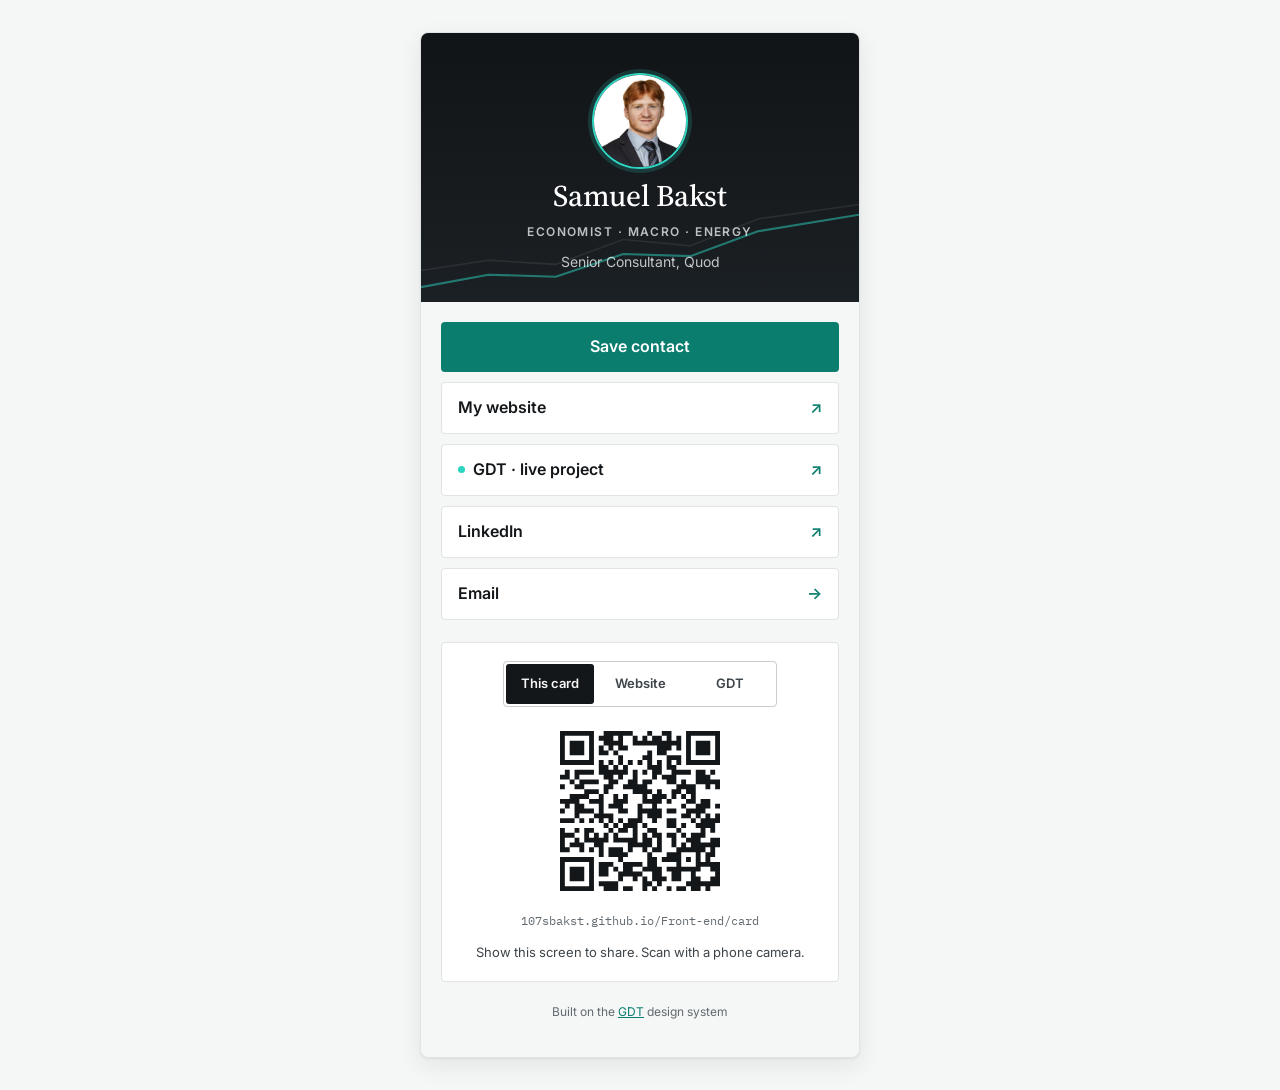
==== card/index.html @ 653a7214 "Add a digital business card page at /card A phone-first card in the GDT design: photo, name and role" ====
<!DOCTYPE html>
<html lang="en">
<head>
    <meta charset="UTF-8">
    <meta name="viewport" content="width=device-width, initial-scale=1, viewport-fit=cover">
    <title>Samuel Bakst · Digital card</title>
    <meta name="description" content="Samuel Bakst, economist. Save my contact, see my CV, or open GDT, a live economic data project.">
    <meta name="theme-color" content="#111417">
    <!-- Home Screen (iPhone: Safari › Share › Add to Home Screen) -->
    <meta name="apple-mobile-web-app-capable" content="yes">
    <meta name="mobile-web-app-capable" content="yes">
    <meta name="apple-mobile-web-app-status-bar-style" content="black-translucent">
    <meta name="apple-mobile-web-app-title" content="Samuel Bakst">
    <link rel="apple-touch-icon" href="icon-180.png">
    <link rel="icon" type="image/png" href="icon-192.png">
    <link rel="manifest" href="manifest.webmanifest">
    <link rel="preconnect" href="https://fonts.googleapis.com">
    <link rel="preconnect" href="https://fonts.gstatic.com" crossorigin>
    <link href="https://fonts.googleapis.com/css2?family=Source+Serif+4:opsz,wght@8..60,400;8..60,500;8..60,600&amp;family=Inter:wght@400;500;600;700&amp;family=IBM+Plex+Mono:wght@400;500&amp;display=swap" rel="stylesheet">
    <!-- Same tokens and theme as the main site (GDT design system) -->
    <link rel="stylesheet" href="../styles.css">
    <link rel="stylesheet" href="card.css">
    <script src="../assets/js/theme.js"></script>
</head>
<body class="card-page">
    <main class="vcard">
        <header class="vc-hero">
            <svg class="vc-lines" viewBox="0 0 390 260" preserveAspectRatio="none" aria-hidden="true">
                <polyline pathLength="1" points="0,230 60,220 120,224 180,200 240,206 300,180 390,166" stroke="rgba(255,255,255,.08)" stroke-width="1.5"/>
                <polyline pathLength="1" points="0,246 60,234 120,236 180,214 240,216 300,192 390,176" stroke="#2DD4BF" stroke-opacity=".5" stroke-width="2"/>
            </svg>
            <img class="vc-photo" src="../SB%20headshot%202023.jpg" alt="Samuel Bakst" width="96" height="96">
            <h1>Samuel Bakst</h1>
            <p class="vc-eyebrow">Economist · Macro · Energy</p>
            <p class="vc-role">Senior Consultant, Quod</p>
        </header>

        <nav class="vc-actions" aria-label="Contact and links">
            <a class="vc-save" href="samuel-bakst.vcf">Save contact</a>
            <a class="vc-link" href="../">My website <span class="vc-arrow" aria-hidden="true">↗</span></a>
            <a class="vc-link" href="https://gdtv2-eosin.vercel.app" target="_blank" rel="noopener"><span class="vc-gdt"><span class="vc-dot" aria-hidden="true"></span>GDT · live project</span><span class="vc-arrow" aria-hidden="true">↗</span></a>
            <a class="vc-link" href="https://www.linkedin.com/in/samuel-b-313450147/" target="_blank" rel="noopener">LinkedIn <span class="vc-arrow" aria-hidden="true">↗</span></a>
            <a class="vc-link" href="mailto:9l1rliv1a@mozmail.com">Email <span class="vc-arrow" aria-hidden="true">→</span></a>
            <button class="vc-link vc-share" type="button" hidden>Share this card <span class="vc-arrow" aria-hidden="true">⇪</span></button>
        </nav>

        <section class="vc-qr" aria-label="QR codes">
            <div class="vc-tabs" role="tablist" aria-label="Choose a QR code">
                <button type="button" role="tab" id="tab-card" aria-controls="qr-card" aria-selected="true">This card</button>
                <button type="button" role="tab" id="tab-site" aria-controls="qr-site" aria-selected="false" tabindex="-1">Website</button>
                <button type="button" role="tab" id="tab-gdt" aria-controls="qr-gdt" aria-selected="false" tabindex="-1">GDT</button>
            </div>
            <div class="vc-panel" id="qr-card" role="tabpanel" aria-labelledby="tab-card">
                <img src="qr-card.svg" alt="QR code that opens this digital card" width="184" height="184">
                <span class="mono">107sbakst.github.io/Front-end/card</span>
            </div>
            <div class="vc-panel" id="qr-site" role="tabpanel" aria-labelledby="tab-site" hidden>
                <img src="qr-site.svg" alt="QR code that opens Samuel Bakst's website" width="184" height="184">
                <span class="mono">107sbakst.github.io/Front-end</span>
            </div>
            <div class="vc-panel" id="qr-gdt" role="tabpanel" aria-labelledby="tab-gdt" hidden>
                <img src="qr-gdt.svg" alt="QR code that opens GDT, Global Data Technology" width="184" height="184">
                <span class="mono">gdtv2-eosin.vercel.app</span>
            </div>
            <p class="vc-hint">Show this screen to share. Scan with a phone camera.</p>
        </section>

        <p class="vc-foot">Built on the <a href="https://gdtv2-eosin.vercel.app" target="_blank" rel="noopener">GDT</a> design system</p>
    </main>
    <script src="card.js"></script>
</body>
</html>
---- styles.css ----
/* Samuel Bakst — personal site on the GDT design system (GDT plan 040).
   Light tokens are copied from GDT (GDT/api/static/theme.css :root), names and values unchanged.
   Dark is graphite (no navy), identical to GDT's dark tokens since GDT plan 041. Theme control:
   assets/js/theme.js sets data-theme on <html>; with no choice stored, the page follows the system. */

/* ── Tokens ─────────────────────────────────────────────────────────────── */
:root {
  color-scheme: light;
  --ground: #F5F6F6; --surface: #FFFFFF; --raised: #EEF0F0; --well: #EEF0F0; --sunk: #EEF0F0;
  --border: #E1E4E5; --rule: #E1E4E5; --grid: #E1E4E5; --control: #C8CDCF; --base: #C8CDCF; --control-hover: #959DA1;
  --text: #14171A; --soft: #3D4449; --muted: #626A70;
  --accent: #0B7D6F; --accent-ink: #FFFFFF; --accent-soft: rgba(11, 125, 111, .08);
  --up: #0B7D6F; --up-soft: rgba(11, 125, 111, .10); --upr: 11, 125, 111;
  --down: #C2570C; --down-soft: rgba(194, 87, 12, .10); --downr: 194, 87, 12;
  --ok: #1C7C54; --ok-soft: rgba(28, 124, 84, .10);
  --fail: #C8102E; --fail-soft: rgba(200, 16, 46, .08);
  --hero: #111417; --hero2: #1B2024; --empty: #EEF0F0;
  --v1: #DFE3E4; --v2: #C3C9CB; --v3: #9AA2A6; --v4: #6E777C;
  --series-1: #14171A; --series-2: #0B7D6F; --series-3: #6E56CF; --series-4: #E3A21A; --series-5: #D9480F; --series-6: #2B8CBE;
  --shadow: 0 1px 2px rgba(20, 23, 26, .06), 0 8px 24px rgba(20, 23, 26, .08);
  /* Status (run health, freshness) is ok/fail. Revision direction is up/down: never the same pair. */
  --positive: var(--ok); --negative: var(--fail);
  --pill-positive-bg: var(--ok-soft); --pill-positive-ink: var(--ok);
  --pill-negative-bg: var(--fail-soft); --pill-negative-ink: var(--fail);
  --pill-neutral-bg: var(--sunk); --pill-neutral-ink: var(--soft);
  --serif: "Source Serif 4", Georgia, serif;
  --sans: Inter, system-ui, -apple-system, "Segoe UI", sans-serif;
  --mono-id: "IBM Plex Mono", ui-monospace, monospace;

  /* Site-local, beside the GDT names */
  --accent-hover: #08594F;
  --hero-accent: #2DD4BF;          /* teal on the graphite bar and hero, both themes */
  /* Hover glow and button lift follow the accent: --upr is teal in both themes */
  --glow: 0 0 0 1px rgba(var(--upr), .22), 0 10px 30px rgba(var(--upr), .20);
  --lift: 0 8px 24px rgba(var(--upr), .28);
  --radius: 4px;
  --pad: 32px;
  --bar-h: 53px;
  --ease: cubic-bezier(.2, .7, .2, 1);
}
@media (prefers-color-scheme: dark) {
  :root:not([data-theme="light"]) {
    color-scheme: dark;
    --ground: #0E1113; --surface: #15191C; --raised: #1C2125; --well: #1C2125; --sunk: #1C2125;
    --border: #262C30; --rule: #262C30; --grid: #262C30; --control: #3A4247; --base: #3A4247; --control-hover: #5A6368;
    --text: #ECEFF0; --soft: #C5CBCE; --muted: #8F989D;
    --accent: #2DD4BF; --accent-ink: #0E1113; --accent-soft: rgba(45, 212, 191, .14);
    --up: #2DD4BF; --up-soft: rgba(45, 212, 191, .14); --upr: 45, 212, 191;
    --down: #F2A65A; --down-soft: rgba(242, 166, 90, .14); --downr: 242, 166, 90;
    --ok: #4FC28F; --ok-soft: rgba(79, 194, 143, .14);
    --fail: #FF7385; --fail-soft: rgba(255, 115, 133, .12);
    --hero: #090B0D; --hero2: #121518; --empty: #1C2125;
    --v1: #20262A; --v2: #343C41; --v3: #6E777C; --v4: #959DA1;
    --series-1: #ECEFF0; --series-2: #2DD4BF; --series-3: #A594F9; --series-4: #F2C14E; --series-5: #FF8A4C; --series-6: #7CC4E8;
    --shadow: 0 1px 2px rgba(0, 0, 0, .3), 0 12px 32px rgba(0, 0, 0, .35);
    --accent-hover: #7EE7D8;
  }
}
:root[data-theme="dark"] {
  color-scheme: dark;
  --ground: #0E1113; --surface: #15191C; --raised: #1C2125; --well: #1C2125; --sunk: #1C2125;
  --border: #262C30; --rule: #262C30; --grid: #262C30; --control: #3A4247; --base: #3A4247; --control-hover: #5A6368;
  --text: #ECEFF0; --soft: #C5CBCE; --muted: #8F989D;
  --accent: #2DD4BF; --accent-ink: #0E1113; --accent-soft: rgba(45, 212, 191, .14);
  --up: #2DD4BF; --up-soft: rgba(45, 212, 191, .14); --upr: 45, 212, 191;
  --down: #F2A65A; --down-soft: rgba(242, 166, 90, .14); --downr: 242, 166, 90;
  --ok: #4FC28F; --ok-soft: rgba(79, 194, 143, .14);
  --fail: #FF7385; --fail-soft: rgba(255, 115, 133, .12);
  --hero: #090B0D; --hero2: #121518; --empty: #1C2125;
  --v1: #20262A; --v2: #343C41; --v3: #6E777C; --v4: #959DA1;
  --series-1: #ECEFF0; --series-2: #2DD4BF; --series-3: #A594F9; --series-4: #F2C14E; --series-5: #FF8A4C; --series-6: #7CC4E8;
  --shadow: 0 1px 2px rgba(0, 0, 0, .3), 0 12px 32px rgba(0, 0, 0, .35);
  --accent-hover: #7EE7D8;
}

/* ── Base ───────────────────────────────────────────────────────────────── */
*, *::before, *::after { box-sizing: border-box; }
html { scroll-behavior: smooth; scroll-padding-top: var(--bar-h); -webkit-text-size-adjust: 100%; }
body {
  margin: 0; background: var(--ground); color: var(--text);
  font: 400 16px/1.6 var(--sans); font-feature-settings: "tnum" 1;
  -webkit-font-smoothing: antialiased; -moz-osx-font-smoothing: grayscale;
}
h1, h2, h3, h4, p, ul, figure { margin: 0; }
img, svg { max-width: 100%; }
a { color: var(--accent); }
a:hover { color: var(--accent-hover); }
:focus-visible { outline: 2px solid var(--accent); outline-offset: 2px; }
.mono { font-family: var(--mono-id); }

/* ── Bar (mirrors GDT .gdt-bar) ─────────────────────────────────────────── */
.navbar {
  position: sticky; top: 0; z-index: 1000;
  background: var(--hero); color: #FFFFFF; border-bottom: 1px solid rgba(255, 255, 255, .08);
  font: 400 13px/1.54 var(--sans);
  transition: box-shadow .25s ease;
}
.navbar.scrolled { box-shadow: 0 1px 0 rgba(0, 0, 0, .25), 0 10px 28px rgba(0, 0, 0, .28); }
.nav-container { display: flex; align-items: center; gap: 28px; min-height: 52px; padding: 0 var(--pad); }
.navbar a { color: rgba(255, 255, 255, .72); text-decoration: none; transition: color .2s; }
.navbar a:hover { color: #FFFFFF; }
.navbar :focus-visible { outline-color: var(--hero-accent); }

.gdt-brand { display: inline-flex; align-items: center; gap: 10px; flex: none; font: 600 19px/1 var(--serif); white-space: nowrap; }
.navbar .gdt-brand { color: #FFFFFF; }
.gdt-mark { display: grid; place-content: center; gap: 2.5px; width: 26px; height: 26px; flex: none; border-radius: 3px; background: rgba(255, 255, 255, .1); }
.gdt-mark i { display: block; width: 13px; height: 2.5px; background: #FFFFFF; }
.gdt-mark i:nth-child(2) { width: 9.5px; opacity: .7; }
.gdt-mark i:nth-child(3) { width: 6px; opacity: .45; }

.nav-primary { display: flex; align-self: stretch; }
.nav-menu { display: flex; gap: 22px; margin: 0; padding: 0; list-style: none; }
.nav-item { display: flex; }
.nav-link { position: relative; display: inline-flex; align-items: center; font-size: 13px; font-weight: 500; white-space: nowrap; }
.nav-link::after {
  content: ""; position: absolute; left: 0; right: 0; bottom: -1px; height: 2px; background: var(--hero-accent);
  transform: scaleX(0); transform-origin: left; transition: transform .3s var(--ease);
}
.nav-link:hover::after, .nav-link.active::after { transform: scaleX(1); }
.navbar .nav-link.active { color: #FFFFFF; }

.nav-actions { display: flex; align-items: center; gap: 12px; min-width: 0; margin-left: auto; }
.gdt-live {
  display: inline-flex; align-items: center; gap: 8px; height: 30px; padding: 0 12px;
  border: 1px solid rgba(255, 255, 255, .18); border-radius: var(--radius);
  font-size: 12px; font-weight: 500; white-space: nowrap;
}
.navbar .gdt-live { color: #FFFFFF; transition: border-color .2s, background-color .2s; }
.navbar .gdt-live:hover { border-color: rgba(45, 212, 191, .6); background: rgba(45, 212, 191, .08); }
.live-dot { display: inline-block; width: 7px; height: 7px; flex: none; border-radius: 50%; background: var(--hero-accent); animation: pulse 2s ease-out infinite; }

/* Theme control: System / Light / Dark. theme.js wires [data-gdt-theme-set] and sets aria-checked. */
.gdt-theme-set { display: inline-flex; flex: none; height: 30px; padding: 2px; gap: 2px; border: 1px solid rgba(255, 255, 255, .18); border-radius: var(--radius); }
.gdt-theme-set button {
  display: inline-flex; align-items: center; height: 100%; padding: 0 10px; margin: 0; border: 0; border-radius: 3px;
  background: transparent; color: rgba(255, 255, 255, .72); font: 500 12px/1 var(--sans); cursor: pointer;
  transition: background .18s, color .18s;
}
.gdt-theme-set button:hover { color: #FFFFFF; background: rgba(255, 255, 255, .08); }
.gdt-theme-set button[aria-checked="true"] { background: rgba(255, 255, 255, .16); color: #FFFFFF; }
.gdt-theme-set button:focus-visible { outline: 2px solid var(--hero-accent); outline-offset: 1px; }

.nav-toggle {
  display: none; flex-direction: column; justify-content: center; flex: none;
  width: 38px; height: 38px; margin: 0 -8px 0 0; padding: 0 8px;
  background: none; border: 0; border-radius: var(--radius); cursor: pointer;
}
.nav-toggle:hover { background: rgba(255, 255, 255, .08); }
.bar { display: block; width: 22px; height: 2px; margin: 3px 0; border-radius: 1px; background: #FFFFFF; transition: transform .25s var(--ease), opacity .2s; }

/* ── Buttons ────────────────────────────────────────────────────────────── */
.btn {
  display: inline-flex; align-items: center; justify-content: center; gap: 8px;
  height: 44px; padding: 0 18px; border: 1px solid transparent; border-radius: var(--radius);
  font: 600 14px/1 var(--sans); text-decoration: none; white-space: nowrap; cursor: pointer;
  transition: background-color .2s, border-color .2s, color .2s, box-shadow .25s, transform .25s var(--ease);
}
.btn:hover { transform: translateY(-2px); box-shadow: var(--lift); }
.btn span[aria-hidden] { display: inline-block; transition: transform .25s var(--ease); }
.btn:hover span[aria-hidden] { transform: translateX(3px); }
.btn-primary { background: var(--accent); color: var(--accent-ink); }
.btn-primary:hover { background: var(--accent-hover); color: var(--accent-ink); }
.btn-outline { border-color: var(--control); color: var(--text); font-weight: 500; }
.btn-outline:hover { border-color: var(--accent); color: var(--accent); }
.btn-light { height: 46px; padding: 0 22px; background: #FFFFFF; color: var(--hero); font-size: 15px; }
.btn-light:hover { color: var(--hero); box-shadow: 0 8px 24px rgba(45, 212, 191, .28); }
.btn-ghost { height: 46px; padding: 0 22px; border-color: rgba(255, 255, 255, .35); color: #FFFFFF; font-size: 15px; font-weight: 500; }
.btn-ghost:hover { color: #FFFFFF; border-color: var(--hero-accent); background: rgba(255, 255, 255, .06); box-shadow: 0 8px 24px rgba(45, 212, 191, .2); }
.btn-sm { height: 40px; padding: 0 18px; font-size: 14px; }

/* ── Hero (graphite in both themes, like GDT) ───────────────────────────── */
.hero { position: relative; overflow: hidden; background: linear-gradient(180deg, var(--hero) 0%, var(--hero2) 100%); color: #FFFFFF; }
.hero :focus-visible { outline-color: var(--hero-accent); }
.hero-lines { position: absolute; inset: 0; width: 100%; height: 100%; pointer-events: none; }
.hero-lines polyline { fill: none; stroke-dasharray: 1; stroke-dashoffset: 1; animation: draw 2.4s cubic-bezier(.4, 0, .2, 1) .4s forwards; }
.hero-lines .line-a { stroke: rgba(255, 255, 255, .08); stroke-width: 1.5; }
.hero-lines .line-b { stroke: rgba(255, 255, 255, .12); stroke-width: 1.5; animation-delay: .55s; }
.hero-lines .line-c { stroke: var(--hero-accent); stroke-opacity: .55; stroke-width: 2; animation-delay: .7s; }
.hero-inner { position: relative; display: flex; flex-wrap: wrap; align-items: center; gap: 48px; max-width: 1200px; margin: 0 auto; padding: 80px var(--pad) 112px; }
.hero-content { flex: 1 1 420px; min-width: 0; display: grid; gap: 22px; }
.hero-subtitle { color: rgba(255, 255, 255, .65); font-size: 12px; font-weight: 600; letter-spacing: .1em; text-transform: uppercase; }
.hero-title { font: 500 clamp(40px, 6vw, 64px)/1.05 var(--serif); letter-spacing: -.02em; }
.hero-description { max-width: 56ch; color: rgba(255, 255, 255, .74); font-size: 17px; line-height: 1.6; }
.hero-buttons { display: flex; flex-wrap: wrap; gap: 12px; padding-top: 6px; }

.hero-feature {
  flex: 1 1 380px; max-width: 480px; min-width: 0; display: grid; gap: 14px; padding: 20px;
  border: 1px solid rgba(255, 255, 255, .12); border-radius: var(--radius);
  /* Near-solid so the hero lines do not run through the panel text. */
  background: rgba(27, 32, 36, .9); background: color-mix(in srgb, var(--hero2) 90%, transparent);
  -webkit-backdrop-filter: blur(6px); backdrop-filter: blur(6px);
  transition: transform .25s var(--ease), border-color .25s, box-shadow .25s;
}
.hero-feature:hover { transform: translateY(-3px); border-color: rgba(45, 212, 191, .6); box-shadow: 0 0 0 1px rgba(45, 212, 191, .22), 0 14px 40px rgba(45, 212, 191, .20); }
.hero-feature-top { display: flex; justify-content: space-between; align-items: center; gap: 12px; flex-wrap: wrap; font-size: 12px; }
.hero-feature-top .mono { color: rgba(255, 255, 255, .55); }
.live-label { display: inline-flex; align-items: center; gap: 8px; color: #FFFFFF; font-weight: 600; letter-spacing: .08em; text-transform: uppercase; }
.hero-feature h2 { font: 500 26px/1.2 var(--serif); }
.hero-feature p { color: rgba(255, 255, 255, .74); font-size: 14px; }
.hero-feature .btn { justify-self: start; }
.hero-shot { display: block; border: 1px solid rgba(255, 255, 255, .14); border-radius: var(--radius); }
.hero-shot img { display: block; width: 100%; height: 210px; object-fit: cover; object-position: 80% 30%; }
/* Phones: show the whole screenshot instead of a crop through the headline. */
@media (max-width: 700px) { .hero-shot img { height: auto; aspect-ratio: 16 / 10; object-position: 0 0; } }

/* Images that grow a little inside their frame on hover */
.zoom { overflow: hidden; }
.zoom img { transition: transform .6s var(--ease); }
.zoom:hover img { transform: scale(1.04); }

/* ── Sections ───────────────────────────────────────────────────────────── */
.section { padding: 96px var(--pad); }
.section-alt { background: var(--surface); border-top: 1px solid var(--border); border-bottom: 1px solid var(--border); }
.section-last { border-bottom: 0; }
.container { display: grid; gap: 32px; max-width: 1200px; margin: 0 auto; }
.section-head, .section-heading { display: grid; gap: 6px; }
.section-head-row { display: flex; flex-wrap: wrap; align-items: flex-end; justify-content: space-between; gap: 16px 24px; }
.section-label { color: var(--accent); font: 500 12px/1.6 var(--mono-id); letter-spacing: .08em; text-transform: uppercase; }
.section-title { font: 500 36px/1.12 var(--serif); letter-spacing: -.02em; }
.section-intro { color: var(--muted); font-size: 15px; }

/* ── Boxes light up on hover: lift, accent border, soft teal glow ───────── */
.box { transition: transform .25s var(--ease), border-color .25s, box-shadow .25s, color .25s; }
.box:hover { transform: translateY(-3px); border-color: var(--accent); box-shadow: var(--glow); }

/* About */
.about-content { display: flex; flex-wrap: wrap; align-items: flex-start; gap: 40px; }
.about-image { flex: 0 1 280px; min-width: 0; border: 1px solid var(--border); border-radius: var(--radius); background: var(--raised); }
.headshot { display: block; width: 100%; aspect-ratio: 4 / 5; object-fit: cover; }
.about-text { flex: 1 1 420px; min-width: 0; max-width: 68ch; display: grid; gap: 18px; }
.about-text > p { color: var(--soft); }
.skills { display: grid; gap: 12px; padding-top: 8px; }
.skills h3 { font: 600 18px/1.3 var(--serif); }
.skills-grid { display: flex; flex-wrap: wrap; gap: 8px; }
.skill-item {
  display: inline-flex; align-items: center; height: 34px; padding: 0 14px;
  border: 1px solid var(--border); border-radius: var(--radius); background: var(--surface);
  color: var(--soft); font-size: 13px; font-weight: 500; cursor: default;
}
.skill-item:hover { color: var(--text); }

/* CV (section id stays "resume") */
.resume .container { gap: 40px; }
.resume-content { display: grid; gap: 40px; }
.resume-section { display: grid; gap: 14px; }
.resume-section-head { display: flex; flex-wrap: wrap; align-items: baseline; justify-content: space-between; gap: 8px 24px; padding-bottom: 10px; border-bottom: 1px solid var(--border); }
.resume-section-head h3 { font: 600 22px/1.3 var(--serif); }
.course-legend { display: flex; flex-wrap: wrap; gap: 6px 16px; margin: 0; padding: 0; list-style: none; color: var(--soft); font-size: 12px; }
.course-legend li { display: inline-flex; align-items: center; gap: 6px; }
.swatch { width: 10px; height: 10px; flex: none; border-radius: 2px; background: var(--group); }
.resume-item {
  display: flex; flex-wrap: wrap; gap: 8px 32px; padding: 20px 24px;
  border: 1px solid var(--border); border-radius: var(--radius); background: var(--ground);
}
.resume-item .date { flex: 0 0 170px; padding-top: 3px; color: var(--muted); font: 400 13px/1.6 var(--mono-id); transition: color .25s; }
.resume-item:hover .date { color: var(--accent); }
.resume-body { flex: 1 1 420px; min-width: 0; display: grid; gap: 8px; }
.resume-body h4 { font-size: 17px; font-weight: 600; line-height: 1.35; }
.company { font-size: 14px; font-weight: 600; }
.company-link { text-decoration: none; }
.company-link:hover { text-decoration: underline; text-underline-offset: 3px; }
.resume-body > ul { display: grid; gap: 4px; margin: 0; padding-left: 18px; color: var(--soft); font-size: 15px; }
.resume-body > p:not(.company) { color: var(--soft); font-size: 15px; }

/* Education: grade tiles (graphite, like the hero) and one tile per course, coloured by group */
.g-macro { --group: var(--series-2); }
.g-micro { --group: var(--series-3); }
.g-data { --group: var(--series-6); }
.g-research { --group: var(--series-4); }
.grade-tiles { display: grid; grid-template-columns: repeat(auto-fit, minmax(min(170px, 100%), 1fr)); gap: 8px; margin: 0; padding: 6px 0 4px; }
.grade-tile { display: grid; gap: 2px; padding: 12px 16px; border: 1px solid rgba(255, 255, 255, .08); border-radius: var(--radius); background: var(--hero); color: #FFFFFF; }
.grade-tile dt { color: rgba(255, 255, 255, .62); font-size: 11px; font-weight: 600; letter-spacing: .08em; text-transform: uppercase; }
.grade-tile dd { margin: 0; font: 500 24px/1.2 var(--serif); }
.courses { display: grid; gap: 8px; padding-top: 6px; }
.courses-label { margin: 0; color: var(--muted); font-size: 12px; font-weight: 600; letter-spacing: .08em; text-transform: uppercase; }
.course-grid { display: grid; grid-template-columns: repeat(auto-fill, minmax(min(180px, 100%), 1fr)); gap: 8px; margin: 0; padding: 0; list-style: none; }
.course-tile {
  position: relative; display: grid; gap: 4px; align-content: start; min-height: 84px; padding: 14px 14px 12px; overflow: hidden;
  border: 1px solid var(--border); border-radius: var(--radius); background: var(--surface);
}
.course-tile::before { content: ""; position: absolute; left: 0; right: 0; top: 0; height: 3px; background: var(--group); }
.course-group { color: var(--muted); font: 400 11px/1.4 var(--mono-id); }
.course-name { font-size: 14px; font-weight: 600; line-height: 1.35; }

/* Projects */
.project-card {
  display: flex; flex-wrap: wrap; gap: 32px 40px; padding: 32px;
  border: 1px solid var(--border); border-radius: var(--radius); background: var(--surface); box-shadow: var(--shadow);
}
.project-card:hover { box-shadow: var(--shadow), var(--glow); }
.project-content { flex: 1 1 400px; min-width: 0; display: grid; gap: 16px; align-content: start; }
.project-meta { display: flex; flex-wrap: wrap; align-items: center; gap: 10px; }
.project-meta .mono { color: var(--muted); font-size: 12px; }
.badge-live { display: inline-flex; align-items: center; gap: 6px; height: 24px; padding: 0 10px; border-radius: var(--radius); background: var(--ok-soft); color: var(--ok); font-size: 12px; font-weight: 600; }
.badge-live .dot { width: 6px; height: 6px; border-radius: 50%; background: var(--ok); }
.project-content h3 { font: 500 30px/1.15 var(--serif); letter-spacing: -.01em; }
.project-content > p { color: var(--soft); }
.project-points { display: grid; gap: 10px; margin: 0; padding: 0; list-style: none; }
.project-points li { position: relative; padding-left: 18px; }
.project-points li::before { content: ""; position: absolute; left: 0; top: 10px; width: 6px; height: 6px; background: var(--accent); }
.project-points strong { font-weight: 600; }
.project-points span { color: var(--soft); }
.project-tech { display: flex; flex-wrap: wrap; gap: 6px; }
.tech-tag { display: inline-flex; align-items: center; height: 26px; padding: 0 10px; border-radius: var(--radius); background: var(--raised); color: var(--soft); font: 400 12px/1 var(--mono-id); }
.project-links { display: flex; flex-wrap: wrap; gap: 12px; padding-top: 4px; }

.project-figure { flex: 1 1 480px; min-width: 0; display: grid; gap: 10px; align-content: start; }
.project-figure figcaption { color: var(--muted); font-size: 12px; }
.browser-frame { display: block; border: 1px solid var(--control); border-radius: 6px; background: var(--hero); box-shadow: 0 20px 48px rgba(20, 23, 26, .18); }
.browser-bar { display: flex; align-items: center; gap: 6px; height: 30px; padding: 0 12px; background: var(--hero2); border-bottom: 1px solid rgba(255, 255, 255, .08); }
.browser-dot { width: 8px; height: 8px; flex: none; border-radius: 50%; background: rgba(255, 255, 255, .22); }
.browser-url { display: inline-flex; align-items: center; min-width: 0; height: 18px; margin-left: 10px; padding: 0 10px; overflow: hidden; border-radius: 3px; background: rgba(255, 255, 255, .08); color: rgba(255, 255, 255, .7); font: 400 11px/1 var(--mono-id); white-space: nowrap; text-overflow: ellipsis; }
.browser-view { display: block; overflow: hidden; }
.browser-view img { display: block; width: 100%; height: auto; }
.browser-frame:hover { border-color: var(--accent); }

/* Contact */
.contact .container { gap: 24px; }
.contact-intro { max-width: 60ch; color: var(--soft); }
.contact-links { display: grid; grid-template-columns: repeat(auto-fit, minmax(min(220px, 100%), 1fr)); gap: 12px; }
.contact-link {
  display: flex; align-items: center; justify-content: space-between; height: 60px; padding: 0 20px;
  border: 1px solid var(--border); border-radius: var(--radius); background: var(--ground);
  color: var(--text); font-weight: 600; text-decoration: none;
}
.contact-link:hover { color: var(--text); }
.contact-link .arrow { color: var(--accent); transition: transform .25s var(--ease); }
.contact-link:hover .arrow { transform: translateX(4px); }

/* Footer */
.footer { display: flex; flex-wrap: wrap; justify-content: space-between; gap: 8px 24px; padding: 20px var(--pad); background: var(--hero); color: rgba(255, 255, 255, .62); font-size: 13px; }
.footer a { color: #FFFFFF; }
.footer a:hover { color: var(--hero-accent); }
.footer :focus-visible { outline-color: var(--hero-accent); }

/* ── Motion ─────────────────────────────────────────────────────────────── */
@keyframes draw { to { stroke-dashoffset: 0; } }
@keyframes rise { from { opacity: 0; transform: translateY(18px); } to { opacity: 1; transform: none; } }
@keyframes pulse { 0% { box-shadow: 0 0 0 0 rgba(45, 212, 191, .55); } 70% { box-shadow: 0 0 0 9px rgba(45, 212, 191, 0); } 100% { box-shadow: 0 0 0 0 rgba(45, 212, 191, 0); } }
@keyframes menu-in { from { opacity: 0; transform: translateY(-6px); } to { opacity: 1; transform: none; } }
/* "backwards", not "both": once risen, hover transforms (hero panel lift) still apply */
.rise { animation: rise .8s var(--ease) backwards; }
.d1 { animation-delay: .12s; } .d2 { animation-delay: .26s; } .d3 { animation-delay: .4s; } .d4 { animation-delay: .56s; }

/* Scroll reveal: script.js adds .reveal (with --reveal-delay for its place in the group), then .revealed */
.reveal { opacity: 0; transform: translateY(20px); transition: opacity .6s ease, transform .6s ease; transition-delay: var(--reveal-delay, 0s); }
.reveal.revealed { opacity: 1; transform: none; }

/* ── Responsive ─────────────────────────────────────────────────────────── */
@media (max-width: 1080px) {
  .gdt-long { display: none; }
}
@media (max-width: 860px) {
  :root { --pad: 24px; }
  .nav-container { gap: 16px; }
  .gdt-long { display: inline; }
  .nav-actions { order: 1; }
  .nav-toggle { display: flex; order: 2; }
  .nav-primary { order: 3; align-self: auto; }
  /* The links drop down under the bar, still graphite */
  .nav-menu {
    position: absolute; top: 100%; left: 0; right: 0; display: none; flex-direction: column; gap: 0;
    padding: 6px 0 10px; background: var(--hero); border-bottom: 1px solid rgba(255, 255, 255, .08);
    box-shadow: 0 18px 32px rgba(0, 0, 0, .3);
  }
  .nav-menu.active { display: flex; animation: menu-in .2s var(--ease); }
  .nav-item { display: block; }
  .nav-link { display: flex; padding: 13px var(--pad); border-left: 2px solid transparent; font-size: 15px; }
  .nav-link::after { display: none; }
  .navbar .nav-link.active { border-left-color: var(--hero-accent); background: rgba(255, 255, 255, .04); }
}
@media (max-width: 700px) {
  :root { --pad: 20px; --bar-h: 93px; }
  /* Two rows: name + menu button, then the GDT link + theme control */
  .nav-container { flex-wrap: wrap; gap: 0 12px; padding: 0 16px; }
  .gdt-brand { height: 52px; margin-right: auto; }
  .nav-toggle { order: 2; }
  .nav-actions { order: 3; flex: 1 0 100%; flex-wrap: wrap; justify-content: space-between; gap: 8px; margin-left: 0; padding-bottom: 10px; }
  .nav-primary { order: 4; }
  .section { padding: 64px var(--pad); }
  .section-title { font-size: 30px; }
  .hero-inner { gap: 32px; padding: 48px var(--pad) 72px; }
  .hero-feature { padding: 20px; }
  .project-card { padding: 20px; }
  .project-content h3 { font-size: 26px; }
  .resume-item { padding: 18px 20px; }
  .course-grid { grid-template-columns: repeat(auto-fill, minmax(min(140px, 100%), 1fr)); }
}
@media (max-width: 374px) {
  .gdt-long { display: none; }
}

/* Reduced motion: no lift, no rise, no drawing; everything shown at once */
@media (prefers-reduced-motion: reduce) {
  html { scroll-behavior: auto; }
  *, *::before, *::after { transition: none !important; animation: none !important; }
  .hero-lines polyline { stroke-dashoffset: 0; }
  .box:hover, .hero-feature:hover, .btn:hover, .btn:hover span[aria-hidden], .contact-link:hover .arrow, .zoom:hover img { transform: none; }
  .project-card, .resume-item, .skill-item, .course-tile, .reveal { opacity: 1 !important; transform: none !important; }
}
---- card/card.css ----
/* Digital business card (card/index.html). Colours, fonts and theme come from ../styles.css,
   the same GDT tokens as the main site, so light/dark follow the visitor's setting. */
[hidden] { display: none !important; }
.card-page { min-height: 100vh; min-height: 100dvh; }
.vcard { max-width: 440px; margin: 0 auto; padding-bottom: calc(16px + env(safe-area-inset-bottom)); background: var(--ground); }
@media (min-width: 480px) {
  .vcard { margin: 32px auto; border: 1px solid var(--border); border-radius: 8px; overflow: hidden; box-shadow: var(--shadow); }
}

/* Header: graphite band like the site hero; runs under the iPhone status bar */
.vc-hero {
  position: relative; overflow: hidden; display: grid; justify-items: center; gap: 10px; text-align: center;
  padding: calc(40px + env(safe-area-inset-top)) 24px 28px; color: #FFFFFF;
  background: linear-gradient(180deg, var(--hero) 0%, var(--hero2) 100%);
}
.vc-hero > :not(svg) { position: relative; }
.vc-lines { position: absolute; inset: 0; width: 100%; height: 100%; pointer-events: none; }
.vc-lines polyline { fill: none; stroke-dasharray: 1; stroke-dashoffset: 1; animation: vc-draw 2.4s cubic-bezier(.4, 0, .2, 1) .3s forwards; }
@keyframes vc-draw { to { stroke-dashoffset: 0; } }
.vc-photo { width: 96px; height: 96px; border-radius: 50%; object-fit: cover; border: 2px solid #2DD4BF; box-shadow: 0 0 0 4px rgba(45, 212, 191, .18); }
.vc-hero h1 { font: 500 30px/1.1 var(--serif); letter-spacing: -.01em; }
.vc-eyebrow { color: rgba(255, 255, 255, .72); font-size: 12px; font-weight: 600; letter-spacing: .12em; text-transform: uppercase; }
.vc-role { color: rgba(255, 255, 255, .74); font-size: 14px; }

/* Actions */
.vc-actions { display: grid; gap: 10px; padding: 20px 20px 8px; }
.vc-save {
  display: flex; align-items: center; justify-content: center; min-height: 50px; border-radius: var(--radius);
  background: var(--accent); color: var(--accent-ink); font-weight: 600; text-decoration: none;
  transition: transform .2s, box-shadow .2s;
}
.vc-save:hover { color: var(--accent-ink); transform: translateY(-2px); box-shadow: 0 8px 24px rgba(var(--upr), .28); }
.vc-link {
  display: flex; align-items: center; justify-content: space-between; gap: 12px; width: 100%; min-height: 52px; padding: 0 16px;
  border: 1px solid var(--border); border-radius: var(--radius); background: var(--surface); color: var(--text);
  font: 600 16px/1.2 var(--sans); text-align: left; text-decoration: none; cursor: pointer;
  transition: transform .2s, border-color .2s, box-shadow .2s;
}
.vc-link:hover { color: var(--text); transform: translateY(-2px); border-color: var(--accent); box-shadow: 0 8px 24px rgba(var(--upr), .18); }
.vc-arrow { color: var(--accent); }
.vc-gdt { display: inline-flex; align-items: center; gap: 8px; }
.vc-dot { width: 7px; height: 7px; border-radius: 50%; background: #2DD4BF; animation: vc-pulse 2s ease-out infinite; }
@keyframes vc-pulse {
  0% { box-shadow: 0 0 0 0 rgba(45, 212, 191, .55); }
  70% { box-shadow: 0 0 0 8px rgba(45, 212, 191, 0); }
  100% { box-shadow: 0 0 0 0 rgba(45, 212, 191, 0); }
}

/* QR codes: always dark modules on a white tile, so they scan in dark mode too */
.vc-qr {
  margin: 14px 20px 0; padding: 18px; display: grid; justify-items: center; gap: 12px; text-align: center;
  border: 1px solid var(--border); border-radius: var(--radius); background: var(--surface);
}
.vc-tabs { display: inline-flex; padding: 2px; gap: 2px; border: 1px solid var(--control); border-radius: var(--radius); }
.vc-tabs button {
  min-height: 40px; min-width: 88px; padding: 0 12px; border: 0; border-radius: 3px; background: transparent;
  color: var(--soft); font: 600 13px/1 var(--sans); cursor: pointer;
}
.vc-tabs button[aria-selected="true"] { background: var(--text); color: var(--ground); }
.vc-panel { display: grid; justify-items: center; gap: 8px; }
.vc-panel img { width: 184px; height: 184px; padding: 12px; background: #FFFFFF; border-radius: var(--radius); }
.vc-panel .mono { color: var(--muted); font-size: 12px; overflow-wrap: anywhere; }
.vc-hint { color: var(--soft); font-size: 13px; }
.vc-foot { padding: 20px; color: var(--muted); font-size: 12px; text-align: center; }

@media (prefers-reduced-motion: reduce) {
  .vc-lines polyline { animation: none; stroke-dashoffset: 0; }
  .vc-dot { animation: none; }
  .vc-link, .vc-save { transition: none; }
}
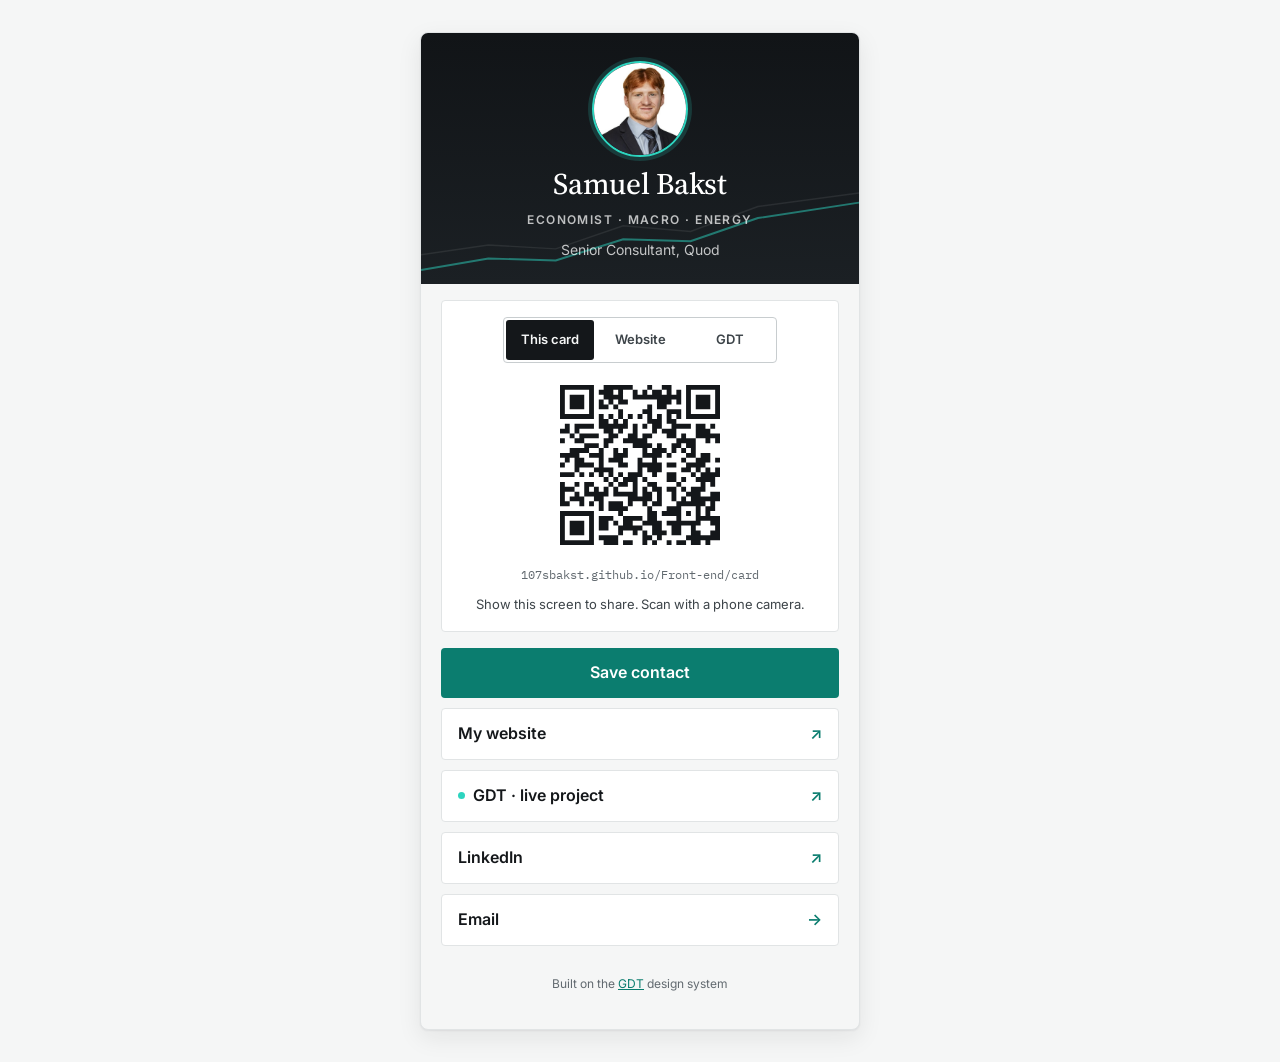
==== commit 872c9fd1: "Card: light mode only, QR codes moved up under the header - <html data-theme="light"> plus color-sch" ====
--- a/card/index.html
+++ b/card/index.html
@@ -1,8 +1,10 @@
 <!DOCTYPE html>
-<html lang="en">
+<html lang="en" data-theme="light">
 <head>
     <meta charset="UTF-8">
     <meta name="viewport" content="width=device-width, initial-scale=1, viewport-fit=cover">
+    <!-- The card is light mode only: data-theme="light" above switches off styles.css's dark rules. -->
+    <meta name="color-scheme" content="light">
     <title>Samuel Bakst · Digital card</title>
     <meta name="description" content="Samuel Bakst, economist. Save my contact, see my CV, or open GDT, a live economic data project.">
     <meta name="theme-color" content="#111417">
@@ -17,10 +19,9 @@
     <link rel="preconnect" href="https://fonts.googleapis.com">
     <link rel="preconnect" href="https://fonts.gstatic.com" crossorigin>
     <link href="https://fonts.googleapis.com/css2?family=Source+Serif+4:opsz,wght@8..60,400;8..60,500;8..60,600&amp;family=Inter:wght@400;500;600;700&amp;family=IBM+Plex+Mono:wght@400;500&amp;display=swap" rel="stylesheet">
-    <!-- Same tokens and theme as the main site (GDT design system) -->
+    <!-- Same tokens as the main site (GDT design system). No theme.js here, so a saved dark choice is ignored. -->
     <link rel="stylesheet" href="../styles.css">
     <link rel="stylesheet" href="card.css">
-    <script src="../assets/js/theme.js"></script>
 </head>
 <body class="card-page">
     <main class="vcard">
@@ -34,15 +35,6 @@
             <p class="vc-eyebrow">Economist · Macro · Energy</p>
             <p class="vc-role">Senior Consultant, Quod</p>
         </header>
-
-        <nav class="vc-actions" aria-label="Contact and links">
-            <a class="vc-save" href="samuel-bakst.vcf">Save contact</a>
-            <a class="vc-link" href="../">My website <span class="vc-arrow" aria-hidden="true">↗</span></a>
-            <a class="vc-link" href="https://gdtv2-eosin.vercel.app" target="_blank" rel="noopener"><span class="vc-gdt"><span class="vc-dot" aria-hidden="true"></span>GDT · live project</span><span class="vc-arrow" aria-hidden="true">↗</span></a>
-            <a class="vc-link" href="https://www.linkedin.com/in/samuel-b-313450147/" target="_blank" rel="noopener">LinkedIn <span class="vc-arrow" aria-hidden="true">↗</span></a>
-            <a class="vc-link" href="mailto:9l1rliv1a@mozmail.com">Email <span class="vc-arrow" aria-hidden="true">→</span></a>
-            <button class="vc-link vc-share" type="button" hidden>Share this card <span class="vc-arrow" aria-hidden="true">⇪</span></button>
-        </nav>
 
         <section class="vc-qr" aria-label="QR codes">
             <div class="vc-tabs" role="tablist" aria-label="Choose a QR code">
@@ -65,6 +57,15 @@
             <p class="vc-hint">Show this screen to share. Scan with a phone camera.</p>
         </section>
 
+        <nav class="vc-actions" aria-label="Contact and links">
+            <a class="vc-save" href="samuel-bakst.vcf">Save contact</a>
+            <a class="vc-link" href="../">My website <span class="vc-arrow" aria-hidden="true">↗</span></a>
+            <a class="vc-link" href="https://gdtv2-eosin.vercel.app" target="_blank" rel="noopener"><span class="vc-gdt"><span class="vc-dot" aria-hidden="true"></span>GDT · live project</span><span class="vc-arrow" aria-hidden="true">↗</span></a>
+            <a class="vc-link" href="https://www.linkedin.com/in/samuel-b-313450147/" target="_blank" rel="noopener">LinkedIn <span class="vc-arrow" aria-hidden="true">↗</span></a>
+            <a class="vc-link" href="mailto:9l1rliv1a@mozmail.com">Email <span class="vc-arrow" aria-hidden="true">→</span></a>
+            <button class="vc-link vc-share" type="button" hidden>Share this card <span class="vc-arrow" aria-hidden="true">⇪</span></button>
+        </nav>
+
         <p class="vc-foot">Built on the <a href="https://gdtv2-eosin.vercel.app" target="_blank" rel="noopener">GDT</a> design system</p>
     </main>
     <script src="card.js"></script>
--- a/card/card.css
+++ b/card/card.css
@@ -1,5 +1,6 @@
-/* Digital business card (card/index.html). Colours, fonts and theme come from ../styles.css,
-   the same GDT tokens as the main site, so light/dark follow the visitor's setting. */
+/* Digital business card (card/index.html). Colours and fonts come from ../styles.css, the same
+   GDT tokens as the main site. Light mode only: index.html sets data-theme="light" on <html>.
+   Order on screen: header, QR codes, then the contact buttons. */
 [hidden] { display: none !important; }
 .card-page { min-height: 100vh; min-height: 100dvh; }
 .vcard { max-width: 440px; margin: 0 auto; padding-bottom: calc(16px + env(safe-area-inset-bottom)); background: var(--ground); }
@@ -10,7 +11,7 @@
 /* Header: graphite band like the site hero; runs under the iPhone status bar */
 .vc-hero {
   position: relative; overflow: hidden; display: grid; justify-items: center; gap: 10px; text-align: center;
-  padding: calc(40px + env(safe-area-inset-top)) 24px 28px; color: #FFFFFF;
+  padding: calc(28px + env(safe-area-inset-top)) 24px 22px; color: #FFFFFF;
   background: linear-gradient(180deg, var(--hero) 0%, var(--hero2) 100%);
 }
 .vc-hero > :not(svg) { position: relative; }
@@ -23,7 +24,7 @@
 .vc-role { color: rgba(255, 255, 255, .74); font-size: 14px; }
 
 /* Actions */
-.vc-actions { display: grid; gap: 10px; padding: 20px 20px 8px; }
+.vc-actions { display: grid; gap: 10px; padding: 16px 20px 8px; }
 .vc-save {
   display: flex; align-items: center; justify-content: center; min-height: 50px; border-radius: var(--radius);
   background: var(--accent); color: var(--accent-ink); font-weight: 600; text-decoration: none;
@@ -48,7 +49,7 @@
 
 /* QR codes: always dark modules on a white tile, so they scan in dark mode too */
 .vc-qr {
-  margin: 14px 20px 0; padding: 18px; display: grid; justify-items: center; gap: 12px; text-align: center;
+  margin: 16px 20px 0; padding: 16px; display: grid; justify-items: center; gap: 10px; text-align: center;
   border: 1px solid var(--border); border-radius: var(--radius); background: var(--surface);
 }
 .vc-tabs { display: inline-flex; padding: 2px; gap: 2px; border: 1px solid var(--control); border-radius: var(--radius); }
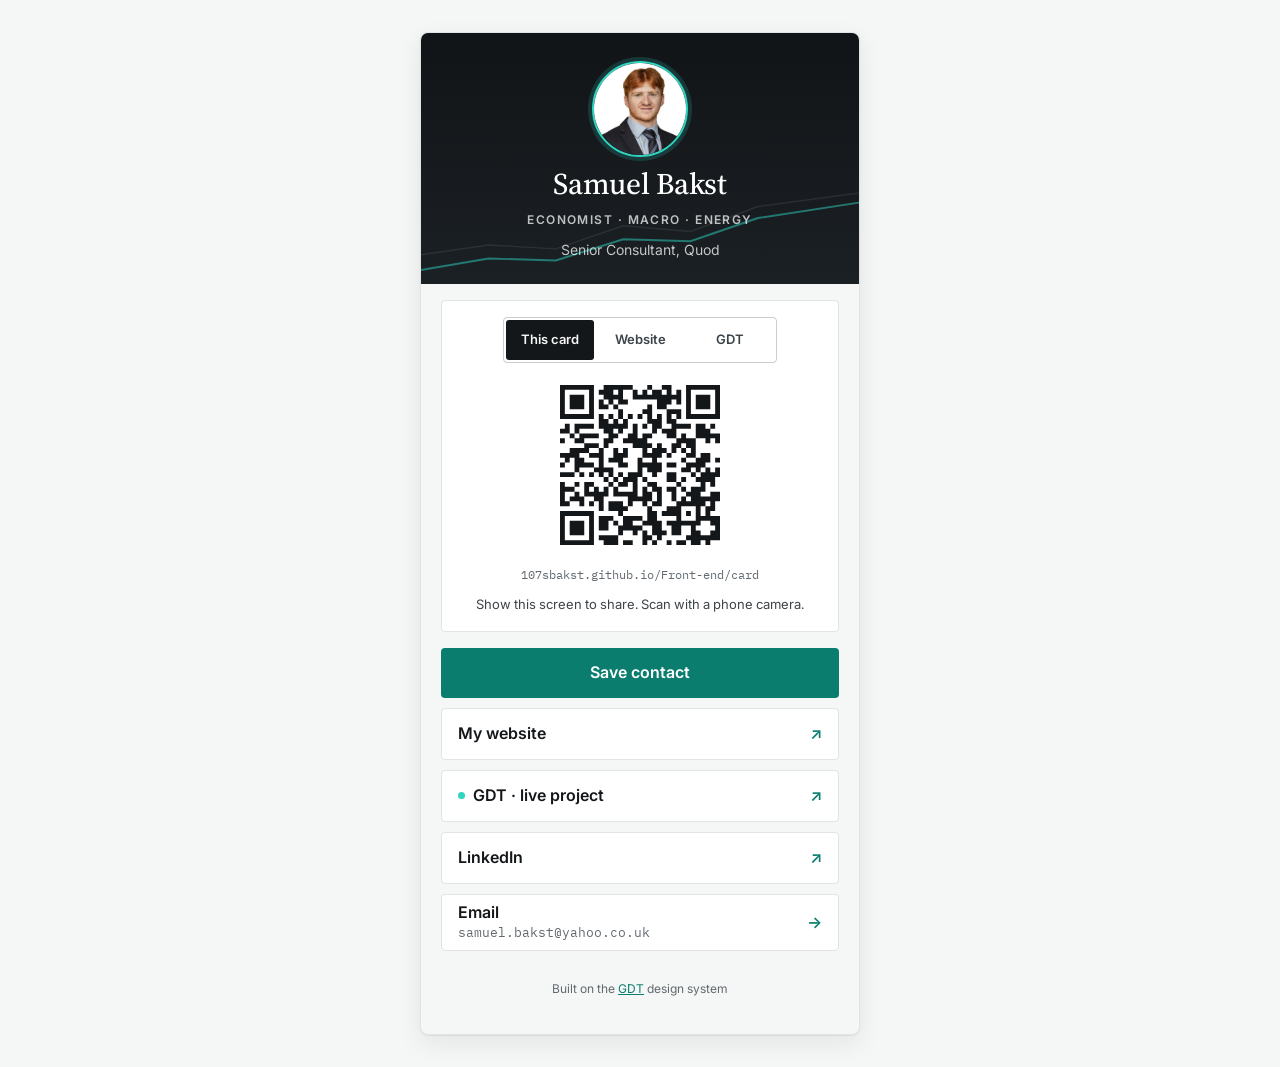
==== commit 53c4759b: "Card: show the email address on the Email button Co-Authored-By: Claude Opus 5.5 <noreply@anthropic." ====
--- a/card/index.html
+++ b/card/index.html
@@ -62,7 +62,7 @@
             <a class="vc-link" href="../">My website <span class="vc-arrow" aria-hidden="true">↗</span></a>
             <a class="vc-link" href="https://gdtv2-eosin.vercel.app" target="_blank" rel="noopener"><span class="vc-gdt"><span class="vc-dot" aria-hidden="true"></span>GDT · live project</span><span class="vc-arrow" aria-hidden="true">↗</span></a>
             <a class="vc-link" href="https://www.linkedin.com/in/samuel-b-313450147/" target="_blank" rel="noopener">LinkedIn <span class="vc-arrow" aria-hidden="true">↗</span></a>
-            <a class="vc-link" href="mailto:9l1rliv1a@mozmail.com">Email <span class="vc-arrow" aria-hidden="true">→</span></a>
+            <a class="vc-link" href="mailto:samuel.bakst@yahoo.co.uk"><span class="vc-text">Email<span class="vc-sub">samuel.bakst@yahoo.co.uk</span></span><span class="vc-arrow" aria-hidden="true">→</span></a>
             <button class="vc-link vc-share" type="button" hidden>Share this card <span class="vc-arrow" aria-hidden="true">⇪</span></button>
         </nav>
 
--- a/card/card.css
+++ b/card/card.css
@@ -39,6 +39,10 @@
 }
 .vc-link:hover { color: var(--text); transform: translateY(-2px); border-color: var(--accent); box-shadow: 0 8px 24px rgba(var(--upr), .18); }
 .vc-arrow { color: var(--accent); }
+/* A button with a second line, e.g. Email + the address */
+.vc-link:has(.vc-text) { padding-top: 8px; padding-bottom: 8px; }
+.vc-text { display: grid; gap: 3px; min-width: 0; }
+.vc-sub { color: var(--muted); font: 400 13px/1.3 var(--mono-id); overflow-wrap: anywhere; }
 .vc-gdt { display: inline-flex; align-items: center; gap: 8px; }
 .vc-dot { width: 7px; height: 7px; border-radius: 50%; background: #2DD4BF; animation: vc-pulse 2s ease-out infinite; }
 @keyframes vc-pulse {
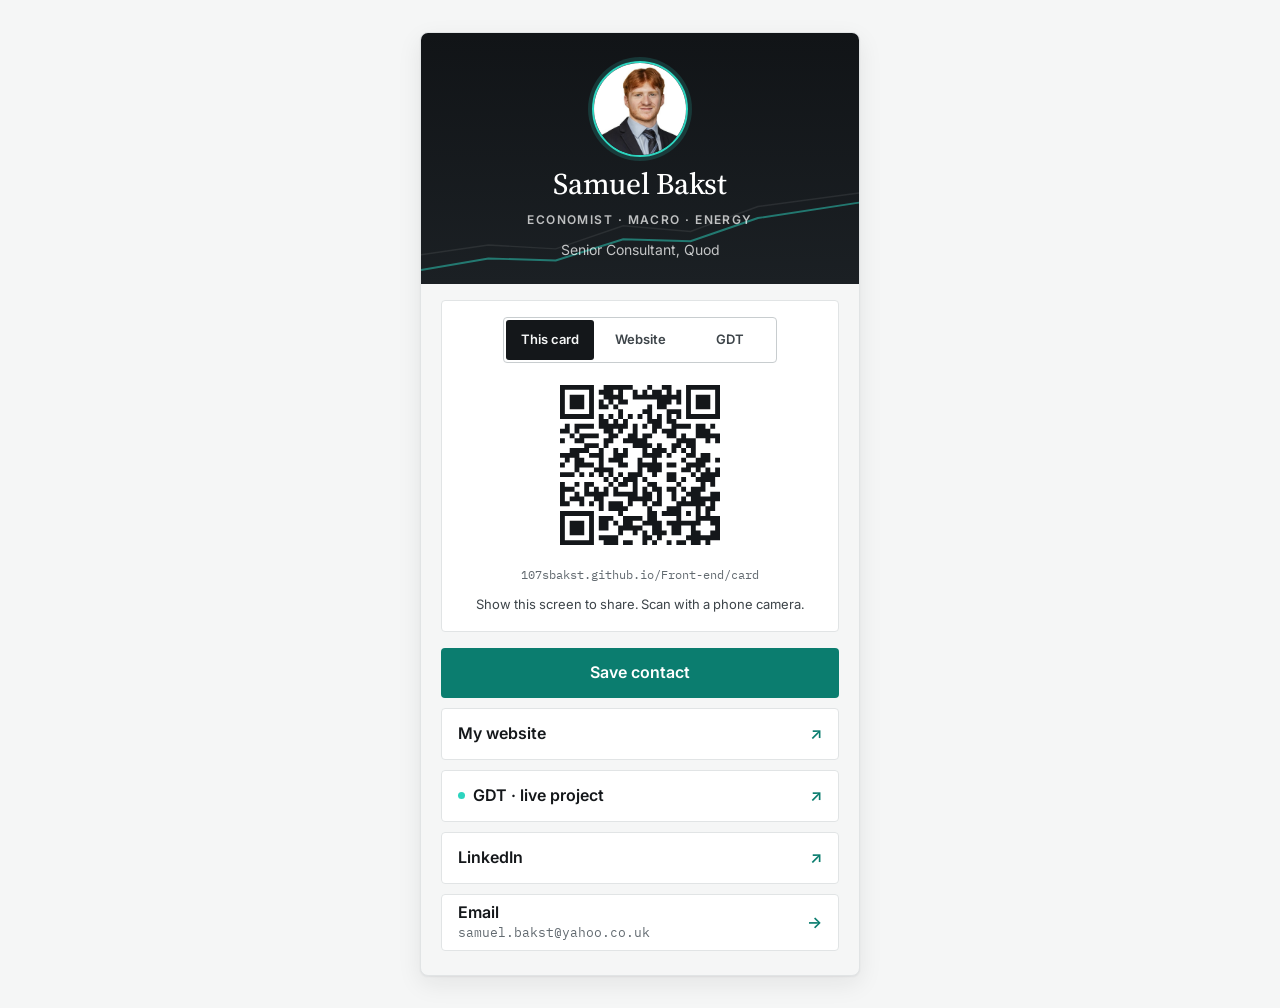
==== commit 05548dc3: "Comment out footer paragraph in index.html Comment out the footer paragraph about the GDT design sys" ====
--- a/card/index.html
+++ b/card/index.html
@@ -66,7 +66,7 @@
             <button class="vc-link vc-share" type="button" hidden>Share this card <span class="vc-arrow" aria-hidden="true">⇪</span></button>
         </nav>
 
-        <p class="vc-foot">Built on the <a href="https://gdtv2-eosin.vercel.app" target="_blank" rel="noopener">GDT</a> design system</p>
+        <!--<p class="vc-foot">Built on the <a href="https://gdtv2-eosin.vercel.app" target="_blank" rel="noopener">GDT</a> design system</p>-->
     </main>
     <script src="card.js"></script>
 </body>
